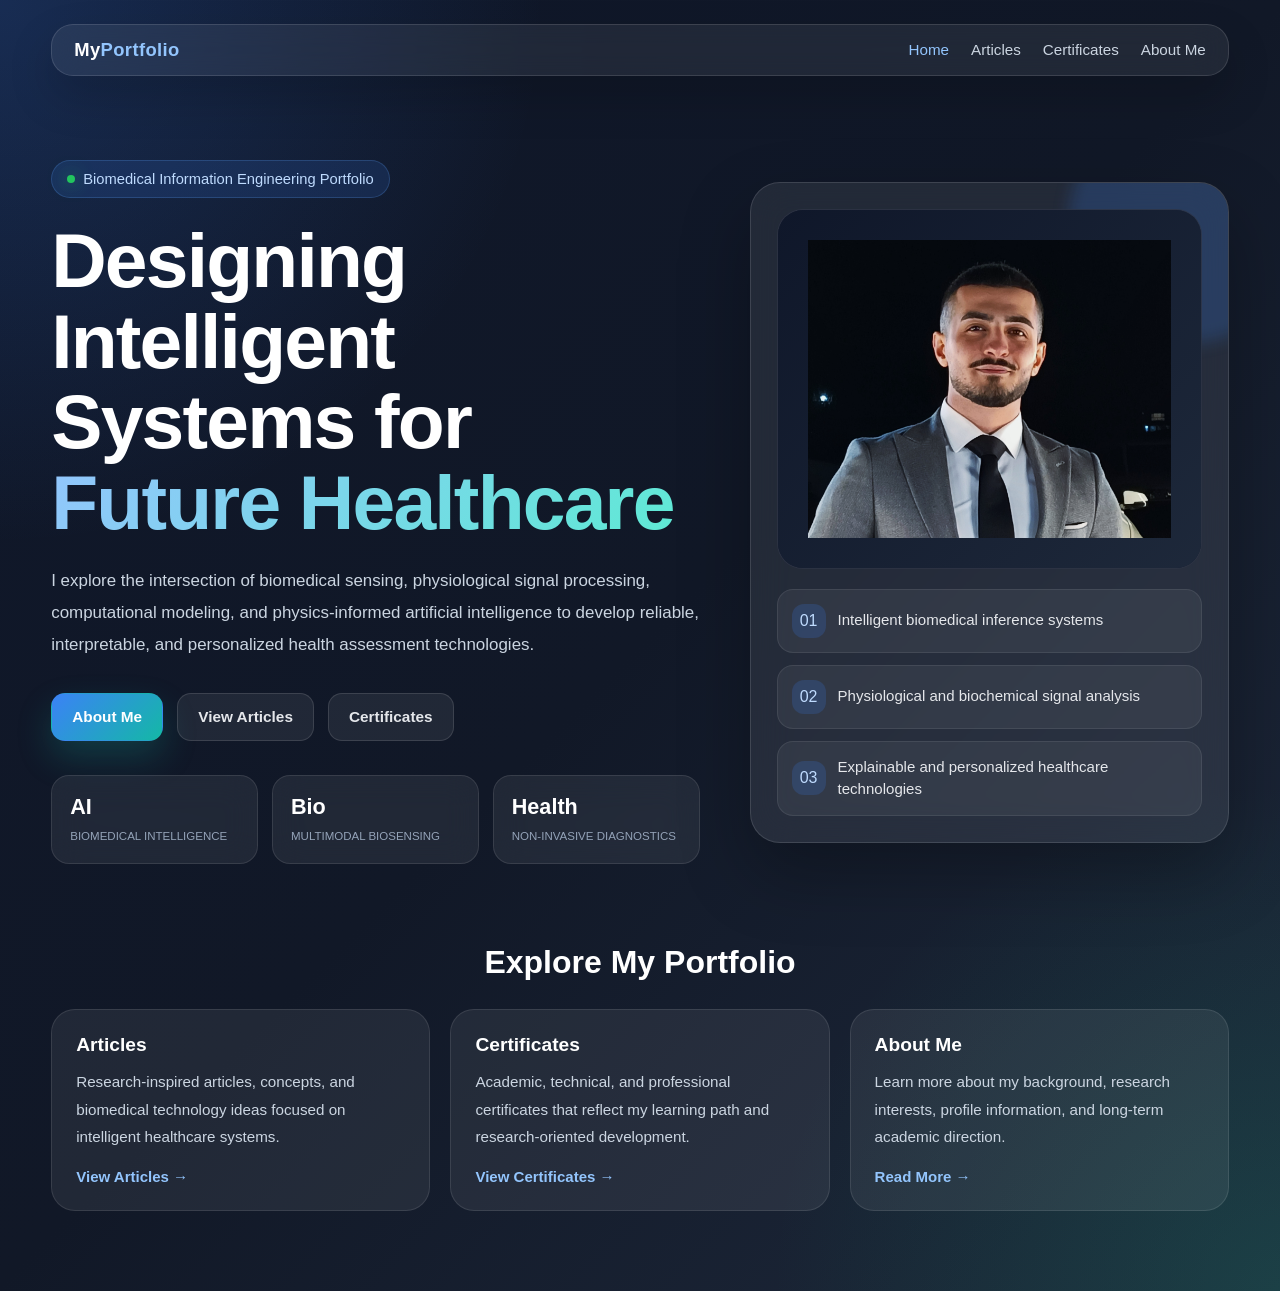
==== index.html @ e8e95b2d "Add files via upload" ====
<!DOCTYPE html>
<html lang="en" dir="ltr">
<head>
  <meta charset="UTF-8" />
  <meta name="viewport" content="width=device-width, initial-scale=1.0" />
  <title>Home</title>

  <style>
    * {
      margin: 0;
      padding: 0;
      box-sizing: border-box;
    }

    body {
      font-family: "Segoe UI", Tahoma, Geneva, Verdana, sans-serif;
      background:
        radial-gradient(circle at top left, rgba(59,130,246,0.20), transparent 30%),
        radial-gradient(circle at bottom right, rgba(16,185,129,0.16), transparent 28%),
        linear-gradient(135deg, #0f172a, #111827, #1e293b);
      color: #e5e7eb;
      min-height: 100vh;
      overflow-x: hidden;
    }

    a {
      text-decoration: none;
      color: inherit;
    }

    .container {
      width: min(1180px, 92%);
      margin: 0 auto;
    }

    .navbar {
      padding: 24px 0;
      position: relative;
      z-index: 10;
    }

    .nav-content {
      display: flex;
      align-items: center;
      justify-content: space-between;
      background: rgba(255, 255, 255, 0.07);
      border: 1px solid rgba(255, 255, 255, 0.12);
      backdrop-filter: blur(18px);
      -webkit-backdrop-filter: blur(18px);
      border-radius: 22px;
      padding: 14px 22px;
      box-shadow: 0 20px 45px rgba(0, 0, 0, 0.18);
    }

    .logo {
      font-size: 1.15rem;
      font-weight: 700;
      color: #ffffff;
      letter-spacing: 0.4px;
    }

    .logo span {
      color: #93c5fd;
    }

    .nav-links {
      display: flex;
      align-items: center;
      gap: 22px;
      list-style: none;
    }

    .nav-links a {
      font-size: 0.95rem;
      color: #cbd5e1;
      transition: 0.3s ease;
    }

    .nav-links a:hover,
    .nav-links a.active {
      color: #93c5fd;
    }

    .hero {
      min-height: calc(100vh - 100px);
      display: flex;
      align-items: center;
      padding: 60px 0 80px;
      position: relative;
    }

    .hero-grid {
      display: grid;
      grid-template-columns: 1.15fr 0.85fr;
      gap: 50px;
      align-items: center;
    }

    .hero-badge {
      display: inline-flex;
      align-items: center;
      gap: 8px;
      padding: 10px 15px;
      border-radius: 999px;
      background: rgba(59, 130, 246, 0.14);
      border: 1px solid rgba(96, 165, 250, 0.22);
      color: #bfdbfe;
      font-size: 0.92rem;
      margin-bottom: 22px;
    }

    .badge-dot {
      width: 8px;
      height: 8px;
      background: #22c55e;
      border-radius: 50%;
      box-shadow: 0 0 18px rgba(34, 197, 94, 0.8);
    }

    .hero-title {
      font-size: clamp(2.6rem, 6vw, 5.4rem);
      line-height: 1.05;
      color: #ffffff;
      margin-bottom: 22px;
      letter-spacing: -1.8px;
    }

    .hero-title span {
      background: linear-gradient(135deg, #93c5fd, #5eead4);
      -webkit-background-clip: text;
      background-clip: text;
      color: transparent;
    }

    .hero-subtitle {
      max-width: 720px;
      color: #cbd5e1;
      line-height: 1.9;
      font-size: 1.06rem;
      margin-bottom: 32px;
    }

    .hero-actions {
      display: flex;
      flex-wrap: wrap;
      gap: 14px;
      margin-bottom: 34px;
    }

    .btn {
      display: inline-flex;
      align-items: center;
      justify-content: center;
      padding: 14px 20px;
      border-radius: 14px;
      font-size: 0.96rem;
      font-weight: 600;
      transition: 0.3s ease;
      border: 1px solid transparent;
    }

    .btn-primary {
      background: linear-gradient(135deg, #3b82f6, #14b8a6);
      color: #ffffff;
      box-shadow: 0 16px 35px rgba(20, 184, 166, 0.22);
    }

    .btn-primary:hover {
      transform: translateY(-3px);
      box-shadow: 0 22px 42px rgba(59, 130, 246, 0.28);
    }

    .btn-secondary {
      background: rgba(255,255,255,0.07);
      color: #e5e7eb;
      border-color: rgba(255,255,255,0.12);
    }

    .btn-secondary:hover {
      background: rgba(255,255,255,0.11);
      transform: translateY(-3px);
    }

    .quick-stats {
      display: grid;
      grid-template-columns: repeat(3, minmax(0, 1fr));
      gap: 14px;
      max-width: 680px;
    }

    .stat-card {
      background: rgba(255,255,255,0.07);
      border: 1px solid rgba(255,255,255,0.10);
      border-radius: 18px;
      padding: 18px;
      backdrop-filter: blur(16px);
      -webkit-backdrop-filter: blur(16px);
    }

    .stat-number {
      display: block;
      color: #ffffff;
      font-size: 1.35rem;
      font-weight: 700;
      margin-bottom: 6px;
    }

    .stat-label {
      color: #94a3b8;
      font-size: 0.72rem;
      line-height: 1.5;
      text-transform: uppercase;
    }

    .visual-card {
      position: relative;
      background: rgba(255,255,255,0.08);
      border: 1px solid rgba(255,255,255,0.12);
      border-radius: 30px;
      padding: 26px;
      backdrop-filter: blur(20px);
      -webkit-backdrop-filter: blur(20px);
      box-shadow: 0 30px 70px rgba(0, 0, 0, 0.28);
      overflow: hidden;
    }

    .visual-card::before {
      content: "";
      position: absolute;
      width: 240px;
      height: 240px;
      border-radius: 50%;
      background: rgba(59,130,246,0.20);
      top: -80px;
      right: -80px;
      filter: blur(8px);
    }

    .profile-frame {
      position: relative;
      border-radius: 26px;
      overflow: hidden;
      margin-bottom: 20px;
      background: rgba(15,23,42,0.75);
      border: 1px solid rgba(255,255,255,0.10);
      height: 360px;
    }

    .profile-frame img {
      width: 100%;
      height: 100%;
      object-fit: cover;
      display: block;
      opacity: 0.96;
    }

    .profile-placeholder {
      height: 100%;
      display: flex;
      align-items: center;
      justify-content: center;
      text-align: center;
      padding: 30px;
      color: #94a3b8;
      line-height: 1.8;
      background:
        radial-gradient(circle at center, rgba(59,130,246,0.18), transparent 34%),
        linear-gradient(135deg, rgba(15,23,42,0.96), rgba(30,41,59,0.96));
    }

    .focus-list {
      position: relative;
      display: grid;
      gap: 12px;
    }

    .focus-item {
      display: flex;
      align-items: center;
      gap: 12px;
      padding: 14px;
      border-radius: 16px;
      background: rgba(255,255,255,0.06);
      border: 1px solid rgba(255,255,255,0.08);
    }

    .focus-icon {
      width: 34px;
      height: 34px;
      border-radius: 12px;
      display: grid;
      place-items: center;
      background: rgba(59,130,246,0.18);
      color: #bfdbfe;
      flex-shrink: 0;
    }

    .focus-item span {
      color: #e5e7eb;
      font-size: 0.94rem;
      line-height: 1.5;
    }

    .sections-preview {
      padding: 0 0 80px;
    }

    .section-title {
      text-align: center;
      font-size: 2rem;
      color: #ffffff;
      margin-bottom: 28px;
    }

    .preview-grid {
      display: grid;
      grid-template-columns: repeat(3, minmax(0, 1fr));
      gap: 20px;
    }

    .preview-card {
      background: rgba(255,255,255,0.07);
      border: 1px solid rgba(255,255,255,0.10);
      border-radius: 24px;
      padding: 24px;
      transition: 0.3s ease;
      min-height: 190px;
    }

    .preview-card:hover {
      transform: translateY(-6px);
      background: rgba(255,255,255,0.10);
      border-color: rgba(96,165,250,0.28);
    }

    .preview-card h3 {
      color: #ffffff;
      font-size: 1.2rem;
      margin-bottom: 12px;
    }

    .preview-card p {
      color: #cbd5e1;
      line-height: 1.8;
      font-size: 0.95rem;
      margin-bottom: 18px;
    }

    .preview-card a {
      color: #93c5fd;
      font-weight: 600;
      font-size: 0.94rem;
    }

    @media (max-width: 950px) {
      .hero-grid {
        grid-template-columns: 1fr;
      }

      .visual-card {
        max-width: 560px;
      }

      .preview-grid {
        grid-template-columns: 1fr;
      }
    }

    @media (max-width: 720px) {
      .nav-content {
        flex-direction: column;
        gap: 16px;
      }

      .nav-links {
        flex-wrap: wrap;
        justify-content: center;
        gap: 14px;
      }

      .hero {
        padding-top: 35px;
      }

      .quick-stats {
        grid-template-columns: 1fr;
      }

      .profile-frame {
        height: 290px;
      }
    }
  </style>
</head>

<body>
  <header class="navbar">
    <div class="container">
      <nav class="nav-content">
        <a href="index.html" class="logo">My<span>Portfolio</span></a>

        <ul class="nav-links">
          <li><a href="index.html" class="active">Home</a></li>
          <li><a href="article/article.html">Articles</a></li>
          <li><a href="certificates/certificates.html">Certificates</a></li>
          <li><a href="about-me.html">About Me</a></li>
        </ul>
      </nav>
    </div>
  </header>

  <main>
    <section class="hero">
      <div class="container">
        <div class="hero-grid">
          <div class="hero-content">
            <div class="hero-badge">
              <span class="badge-dot"></span>
              Biomedical Information Engineering Portfolio
            </div>

            <h1 class="hero-title">
              Designing Intelligent Systems for <span>Future Healthcare</span>
            </h1>

            <p class="hero-subtitle">
              I explore the intersection of biomedical sensing, physiological signal processing,
              computational modeling, and physics-informed artificial intelligence to develop
              reliable, interpretable, and personalized health assessment technologies.
            </p>

            <div class="hero-actions">
              <a href="about-me.html" class="btn btn-primary">About Me</a>
              <a href="article/article.html" class="btn btn-secondary">View Articles</a>
              <a href="certificates/certificates.html" class="btn btn-secondary">Certificates</a>
            </div>

            <div class="quick-stats">
              <div class="stat-card">
                <span class="stat-number">AI</span>
                <span class="stat-label">Biomedical Intelligence</span>
              </div>

              <div class="stat-card">
                <span class="stat-number">Bio</span>
                <span class="stat-label">Multimodal Biosensing</span>
              </div>

              <div class="stat-card">
                <span class="stat-number">Health</span>
                <span class="stat-label">Non-Invasive Diagnostics</span>
              </div>
            </div>
          </div>

          <aside class="visual-card">
            <div class="profile-frame">
              <!-- اگر عکس داری این خط را فعال کن -->
              <!-- <img src="img/profile.jpg" alt="Profile Photo"> -->

              <div class="profile-placeholder">
                <img src="Img/IMG_20260618_193120_035.jpg" alt="">
              </div>
            </div>

            <div class="focus-list">
              <div class="focus-item">
                <div class="focus-icon">01</div>
                <span>Intelligent biomedical inference systems</span>
              </div>

              <div class="focus-item">
                <div class="focus-icon">02</div>
                <span>Physiological and biochemical signal analysis</span>
              </div>

              <div class="focus-item">
                <div class="focus-icon">03</div>
                <span>Explainable and personalized healthcare technologies</span>
              </div>
            </div>
          </aside>
        </div>
      </div>
    </section>

    <section class="sections-preview">
      <div class="container">
        <h2 class="section-title">Explore My Portfolio</h2>

        <div class="preview-grid">
          <div class="preview-card">
            <h3>Articles</h3>
            <p>
              Research-inspired articles, concepts, and biomedical technology ideas
              focused on intelligent healthcare systems.
            </p>
            <a href="article/article.html">View Articles →</a>
          </div>

          <div class="preview-card">
            <h3>Certificates</h3>
            <p>
              Academic, technical, and professional certificates that reflect my learning
              path and research-oriented development.
            </p>
            <a href="certificates/certificates.html">View Certificates →</a>
          </div>

          <div class="preview-card">
            <h3>About Me</h3>
            <p>
              Learn more about my background, research interests, profile information,
              and long-term academic direction.
            </p>
            <a href="about-me.html">Read More →</a>
          </div>
        </div>
      </div>
    </section>
  </main>
</body>
</html>
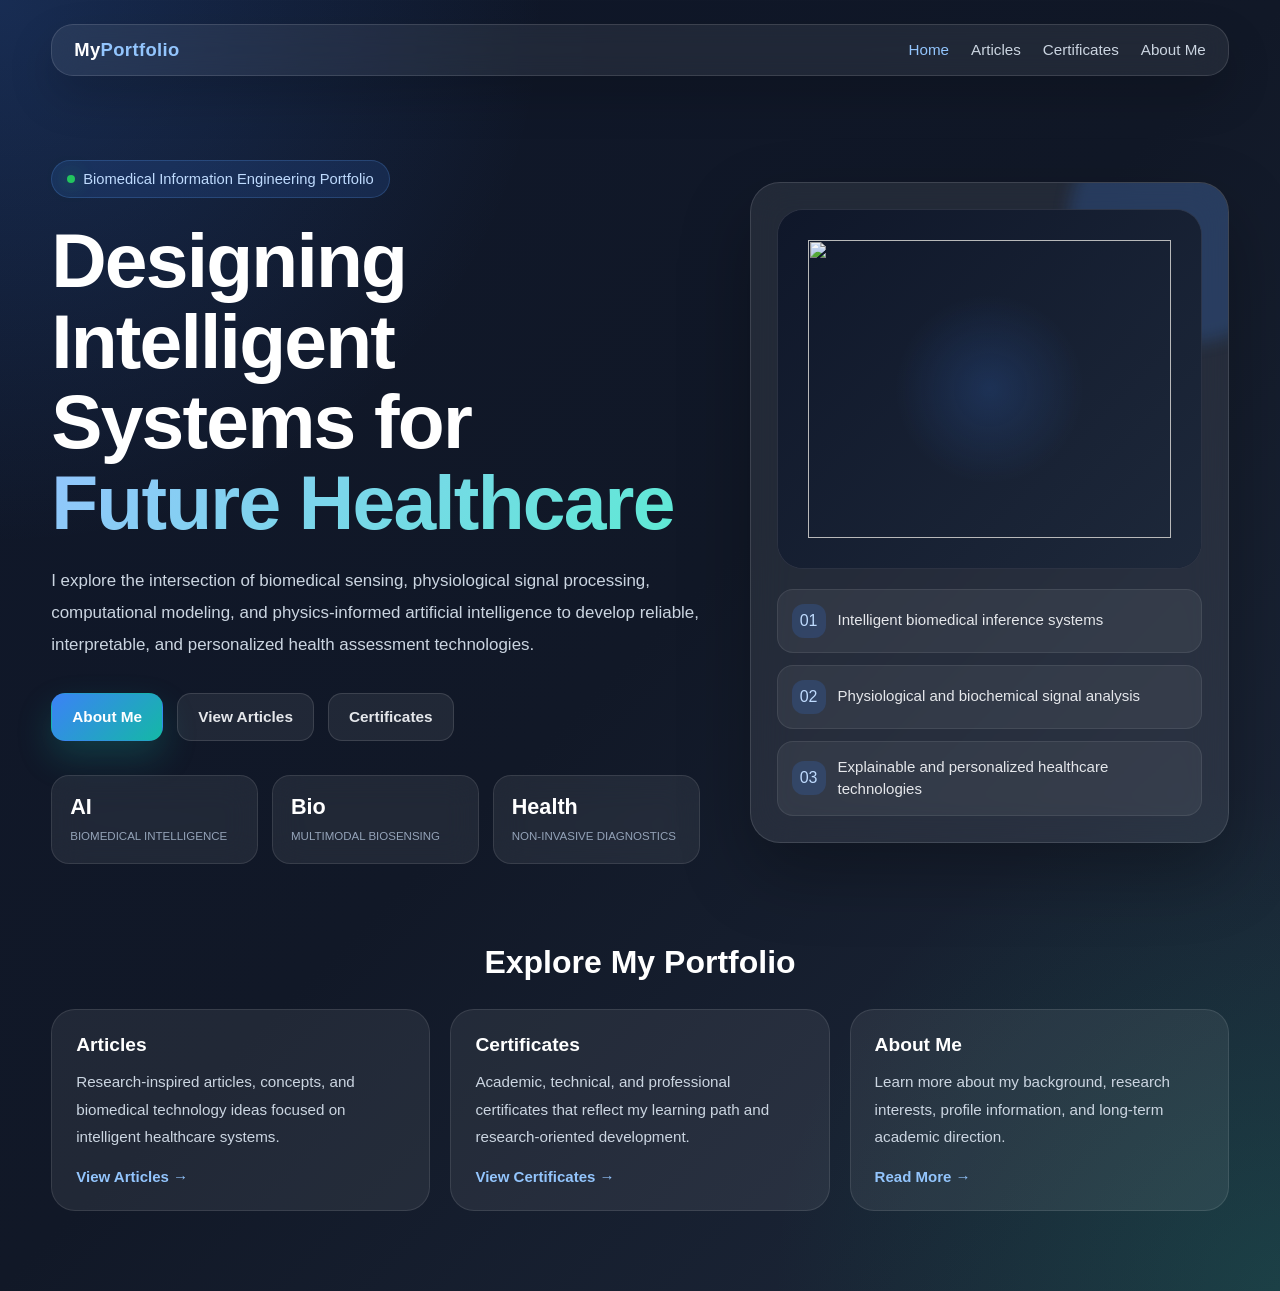
==== commit d81ba6df: "Update index.html" ====
--- a/index.html
+++ b/index.html
@@ -459,7 +459,7 @@
               <!-- <img src="img/profile.jpg" alt="Profile Photo"> -->
 
               <div class="profile-placeholder">
-                <img src="Img/IMG_20260618_193120_035.jpg" alt="">
+                <img src="Img/profile.jpg" alt="">
               </div>
             </div>
 
@@ -520,4 +520,4 @@
     </section>
   </main>
 </body>
-</html>+</html>
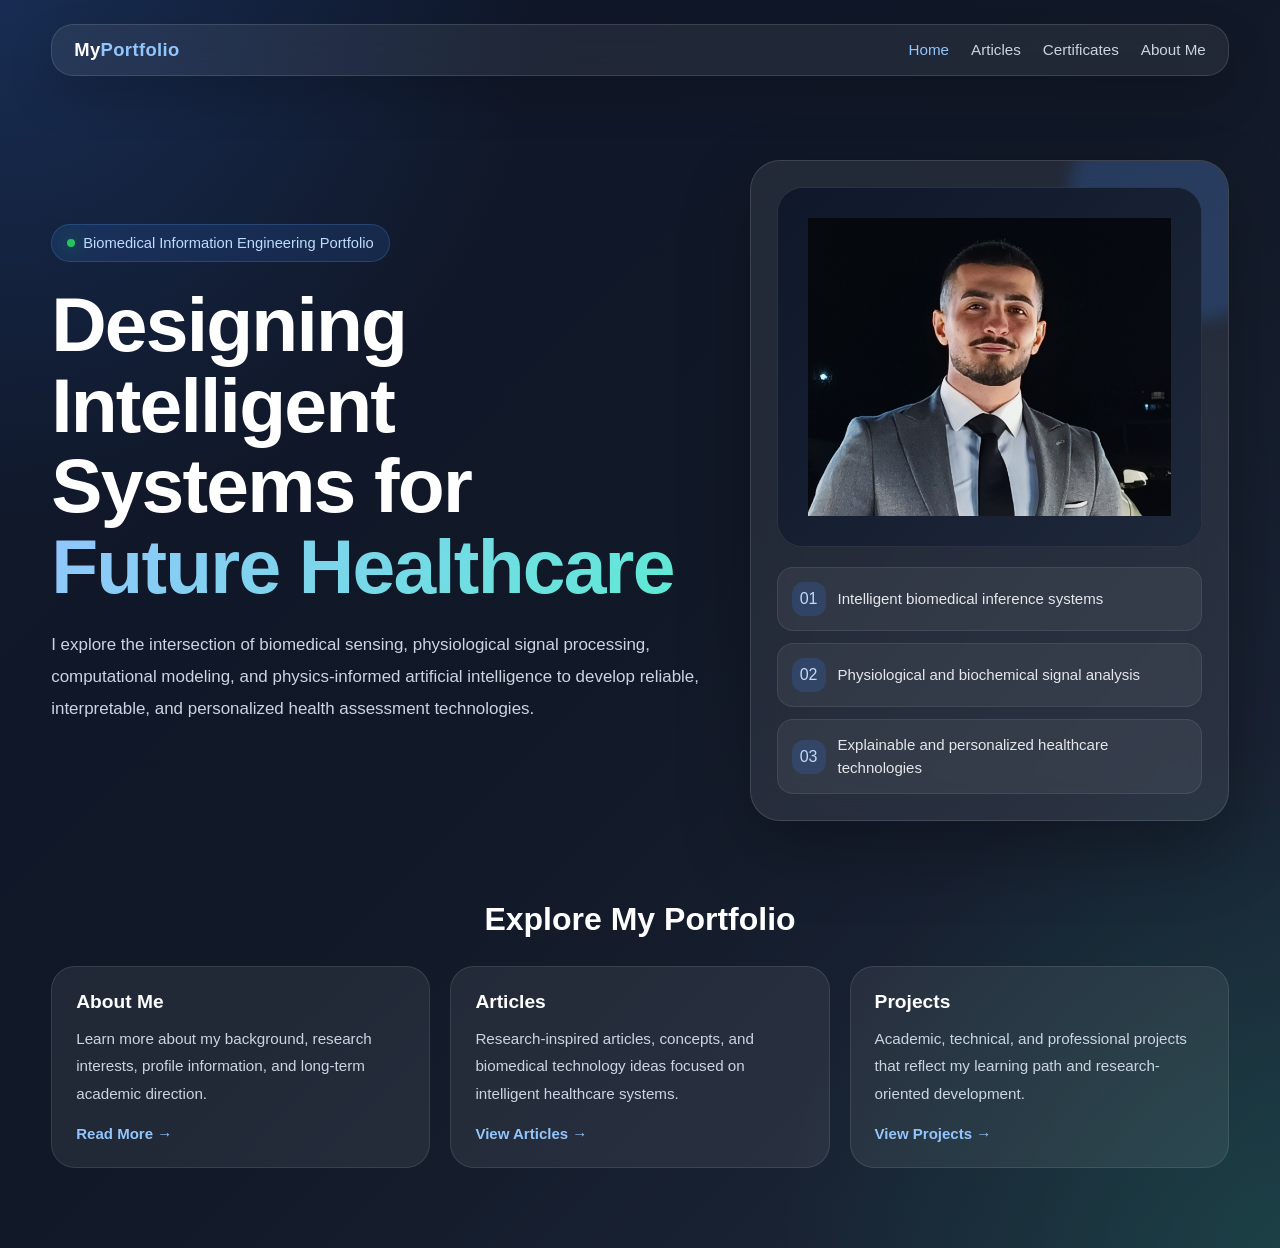
==== commit 440fbeec: "Update index.html" ====
--- a/index.html
+++ b/index.html
@@ -138,78 +138,6 @@
       line-height: 1.9;
       font-size: 1.06rem;
       margin-bottom: 32px;
-    }
-
-    .hero-actions {
-      display: flex;
-      flex-wrap: wrap;
-      gap: 14px;
-      margin-bottom: 34px;
-    }
-
-    .btn {
-      display: inline-flex;
-      align-items: center;
-      justify-content: center;
-      padding: 14px 20px;
-      border-radius: 14px;
-      font-size: 0.96rem;
-      font-weight: 600;
-      transition: 0.3s ease;
-      border: 1px solid transparent;
-    }
-
-    .btn-primary {
-      background: linear-gradient(135deg, #3b82f6, #14b8a6);
-      color: #ffffff;
-      box-shadow: 0 16px 35px rgba(20, 184, 166, 0.22);
-    }
-
-    .btn-primary:hover {
-      transform: translateY(-3px);
-      box-shadow: 0 22px 42px rgba(59, 130, 246, 0.28);
-    }
-
-    .btn-secondary {
-      background: rgba(255,255,255,0.07);
-      color: #e5e7eb;
-      border-color: rgba(255,255,255,0.12);
-    }
-
-    .btn-secondary:hover {
-      background: rgba(255,255,255,0.11);
-      transform: translateY(-3px);
-    }
-
-    .quick-stats {
-      display: grid;
-      grid-template-columns: repeat(3, minmax(0, 1fr));
-      gap: 14px;
-      max-width: 680px;
-    }
-
-    .stat-card {
-      background: rgba(255,255,255,0.07);
-      border: 1px solid rgba(255,255,255,0.10);
-      border-radius: 18px;
-      padding: 18px;
-      backdrop-filter: blur(16px);
-      -webkit-backdrop-filter: blur(16px);
-    }
-
-    .stat-number {
-      display: block;
-      color: #ffffff;
-      font-size: 1.35rem;
-      font-weight: 700;
-      margin-bottom: 6px;
-    }
-
-    .stat-label {
-      color: #94a3b8;
-      font-size: 0.72rem;
-      line-height: 1.5;
-      text-transform: uppercase;
     }
 
     .visual-card {
@@ -382,10 +310,6 @@
         padding-top: 35px;
       }
 
-      .quick-stats {
-        grid-template-columns: 1fr;
-      }
-
       .profile-frame {
         height: 290px;
       }
@@ -428,36 +352,10 @@
               computational modeling, and physics-informed artificial intelligence to develop
               reliable, interpretable, and personalized health assessment technologies.
             </p>
-
-            <div class="hero-actions">
-              <a href="about-me.html" class="btn btn-primary">About Me</a>
-              <a href="article/article.html" class="btn btn-secondary">View Articles</a>
-              <a href="certificates/certificates.html" class="btn btn-secondary">Certificates</a>
-            </div>
-
-            <div class="quick-stats">
-              <div class="stat-card">
-                <span class="stat-number">AI</span>
-                <span class="stat-label">Biomedical Intelligence</span>
-              </div>
-
-              <div class="stat-card">
-                <span class="stat-number">Bio</span>
-                <span class="stat-label">Multimodal Biosensing</span>
-              </div>
-
-              <div class="stat-card">
-                <span class="stat-number">Health</span>
-                <span class="stat-label">Non-Invasive Diagnostics</span>
-              </div>
-            </div>
           </div>
 
           <aside class="visual-card">
             <div class="profile-frame">
-              <!-- اگر عکس داری این خط را فعال کن -->
-              <!-- <img src="img/profile.jpg" alt="Profile Photo"> -->
-
               <div class="profile-placeholder">
                 <img src="Img/profile.jpg" alt="">
               </div>
@@ -490,6 +388,15 @@
 
         <div class="preview-grid">
           <div class="preview-card">
+            <h3>About Me</h3>
+            <p>
+              Learn more about my background, research interests, profile information,
+              and long-term academic direction.
+            </p>
+            <a href="about-me.html">Read More →</a>
+          </div>
+
+          <div class="preview-card">
             <h3>Articles</h3>
             <p>
               Research-inspired articles, concepts, and biomedical technology ideas
@@ -499,21 +406,12 @@
           </div>
 
           <div class="preview-card">
-            <h3>Certificates</h3>
+            <h3>Projects</h3>
             <p>
-              Academic, technical, and professional certificates that reflect my learning
+              Academic, technical, and professional projects that reflect my learning
               path and research-oriented development.
             </p>
-            <a href="certificates/certificates.html">View Certificates →</a>
-          </div>
-
-          <div class="preview-card">
-            <h3>About Me</h3>
-            <p>
-              Learn more about my background, research interests, profile information,
-              and long-term academic direction.
-            </p>
-            <a href="about-me.html">Read More →</a>
+            <a href="certificates/certificates.html">View Projects →</a>
           </div>
         </div>
       </div>
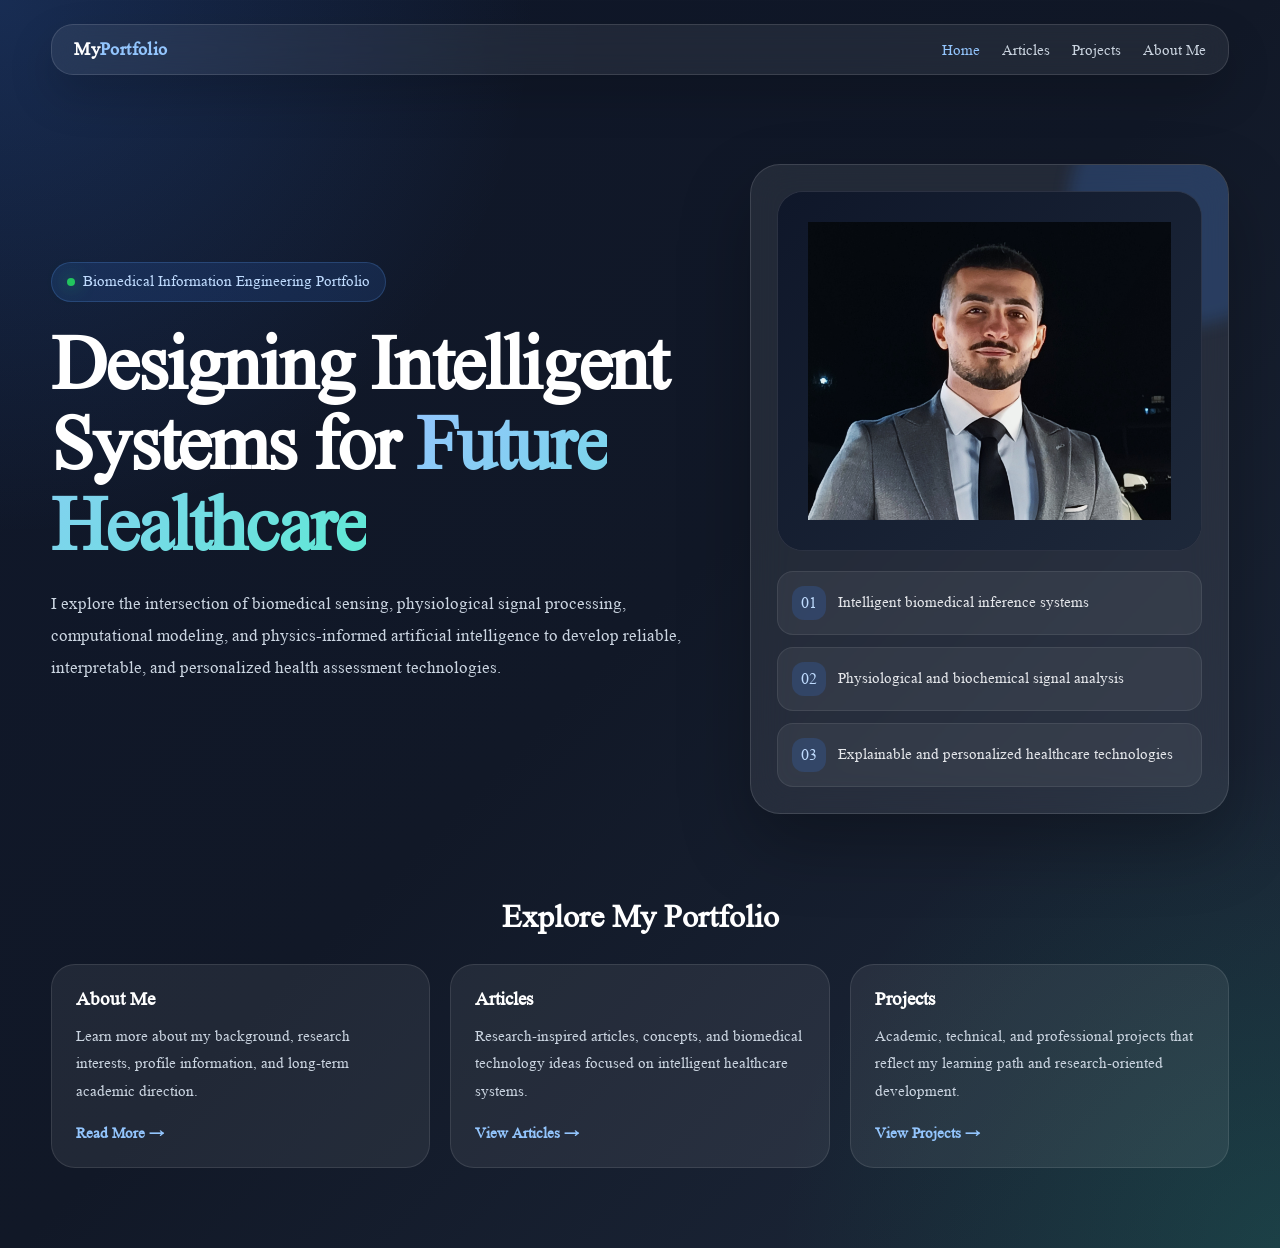
==== commit 0f77b461: "Update index.html" ====
--- a/index.html
+++ b/index.html
@@ -6,7 +6,14 @@
   <title>Home</title>
 
   <style>
+    @font-face{
+      font-family: my-font;
+      src: url("font/times.ttf");
+      font-weight: normal;
+      font-style: normal;
+    }
     * {
+      font-family: "my-font", sans-serif;
       margin: 0;
       padding: 0;
       box-sizing: border-box;
@@ -326,7 +333,7 @@
         <ul class="nav-links">
           <li><a href="index.html" class="active">Home</a></li>
           <li><a href="article/article.html">Articles</a></li>
-          <li><a href="certificates/certificates.html">Certificates</a></li>
+          <li><a href="Projects/Projects.html">Projects</a></li>
           <li><a href="about-me.html">About Me</a></li>
         </ul>
       </nav>
